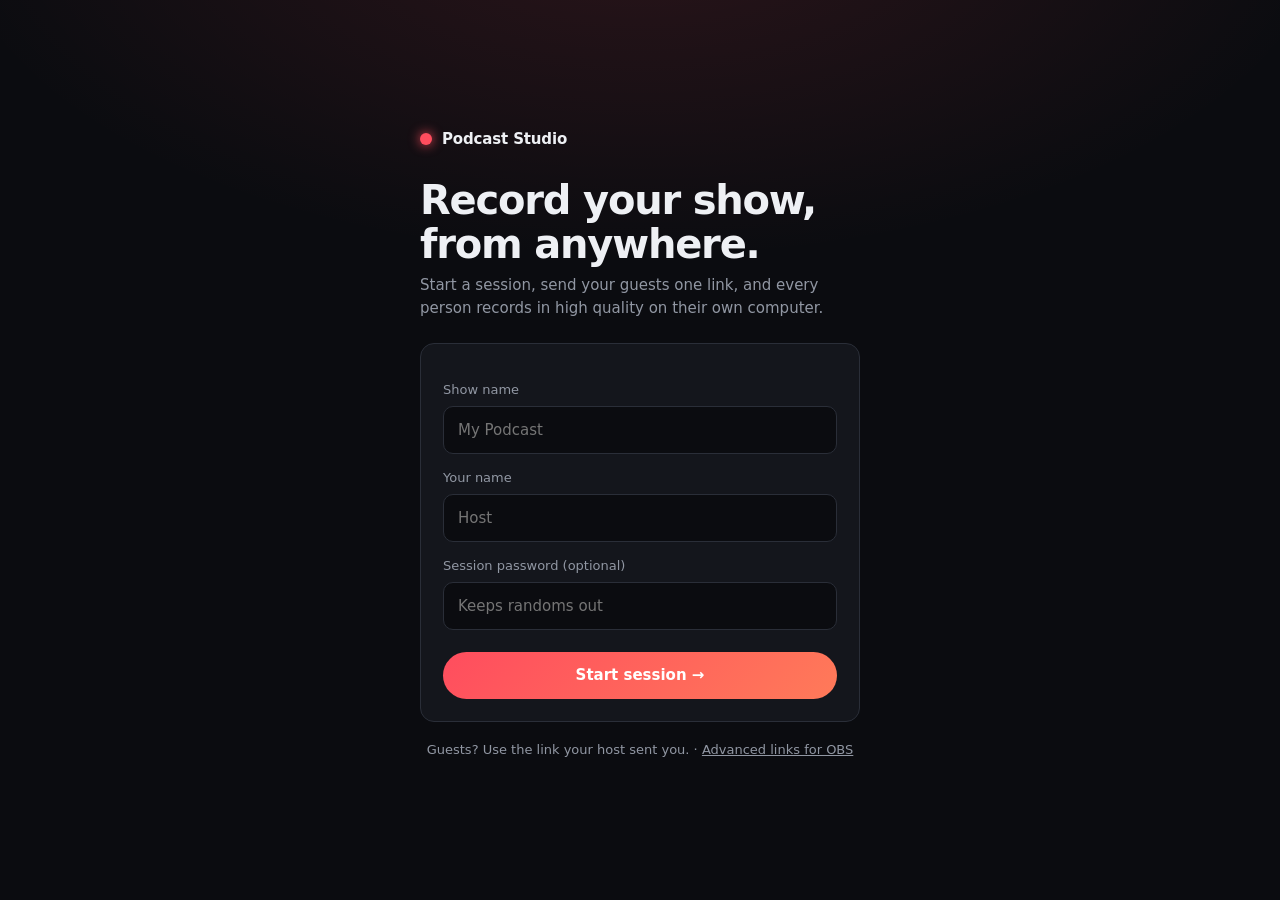
==== site/studio.html @ 26093c5e "Branded studio UI: green room, custom controls, host-triggered recording Embeds self-hosted VDO.Ninj" ====
<!doctype html>
<html lang="en">
<head>
<meta charset="utf-8">
<meta name="viewport" content="width=device-width, initial-scale=1">
<title>Podcast Studio</title>
<link rel="stylesheet" href="style.css">
</head>
<body>

<!-- Green room: check camera/mic before joining -->
<main class="green" id="greenRoom">
  <div class="wrap">
    <div class="preview">
      <video id="preview" autoplay muted playsinline></video>
      <div class="off" id="previewOff">Allow camera &amp; microphone access to continue</div>
      <div class="meter"><i id="meter"></i></div>
    </div>
    <form id="joinForm">
      <div class="logo"><span class="dot"></span> <span id="showName">Podcast Studio</span></div>
      <h2 id="greeting" style="margin-top:18px">You're invited</h2>
      <p class="sub">Check how you look and sound, then join.</p>
      <label class="field"><span>Your name</span><input id="name" required></label>
      <label class="field"><span>Camera</span><select id="cam"></select></label>
      <label class="field"><span>Microphone</span><select id="mic"></select></label>
      <button class="btn" id="joinBtn">Join studio</button>
      <p class="tip">🎧 Wear headphones, and use Chrome or Edge for the best recording.</p>
    </form>
  </div>
</main>

<!-- Studio -->
<div class="studio" id="studio" hidden>
  <header class="topbar">
    <div class="title">
      <div class="logo"><span class="dot"></span></div>
      <span class="show" id="topShow"></span>
      <span class="pill" id="people">1 in studio</span>
      <span class="pill rec" id="recPill" hidden>REC 00:00</span>
    </div>
    <button class="btn ghost" id="inviteBtn" hidden>🔗 Invite guests</button>
  </header>
  <section class="stage"><iframe id="vdo" allow="camera;microphone;autoplay;fullscreen;display-capture;clipboard-write"></iframe></section>
  <footer class="controls">
    <button class="ctl" id="micBtn" title="Mute / unmute">🎙️</button>
    <button class="ctl" id="camBtn" title="Camera on / off">📷</button>
    <button class="ctl hide-sm" id="setBtn" title="Audio / video settings">⚙️</button>
    <span class="sep" id="recSep" hidden></span>
    <button class="recbtn" id="recBtn" hidden>Record</button>
    <span class="sep"></span>
    <button class="ctl leave" id="leaveBtn" title="Leave">📞</button>
  </footer>
</div>

<main class="done" id="done" hidden>
  <div>
    <div class="logo" style="justify-content:center"><span class="dot"></span> Podcast Studio</div>
    <h2>Thanks for joining!</h2>
    <p id="doneMsg">If a recording was made on your computer, it's in your Downloads folder (a .webm file). Please send it to your host.</p>
  </div>
</main>

<div class="toast" id="toast"></div>
<script src="studio.js"></script>
</body>
</html>
---- site/style.css ----
[hidden] { display: none !important; }
:root {
  --bg: #0b0c10;
  --panel: #14161c;
  --panel-2: #1c1f27;
  --line: #2a2e38;
  --fg: #eef0f4;
  --mut: #9197a3;
  --acc: #ff4d5e;
  --acc-2: #ff7a59;
  --ok: #30d67b;
  --radius: 14px;
}
* { box-sizing: border-box; }
html, body { height: 100%; }
body {
  margin: 0; background: var(--bg); color: var(--fg);
  font: 15px/1.5 "Inter", system-ui, -apple-system, Segoe UI, sans-serif;
  -webkit-font-smoothing: antialiased;
}
a { color: inherit; }
button, input, select, textarea { font: inherit; color: inherit; }

.btn {
  display: inline-flex; align-items: center; justify-content: center; gap: 8px;
  border: 0; border-radius: 999px; padding: 12px 22px; cursor: pointer;
  background: linear-gradient(135deg, var(--acc), var(--acc-2)); color: #fff; font-weight: 600;
  transition: transform .1s, filter .2s;
}
.btn:hover { filter: brightness(1.08); }
.btn:active { transform: scale(.97); }
.btn.ghost { background: var(--panel-2); border: 1px solid var(--line); }
.btn:disabled { opacity: .5; cursor: default; }

.field { display: block; margin: 14px 0; }
.field span { display: block; font-size: 13px; color: var(--mut); margin-bottom: 6px; }
.field input, .field select, .field textarea {
  width: 100%; padding: 12px 14px; border-radius: 10px;
  background: var(--bg); border: 1px solid var(--line); outline: none;
}
.field input:focus, .field select:focus { border-color: var(--acc); }

.logo { display: flex; align-items: center; gap: 10px; font-weight: 700; letter-spacing: -.01em; }
.logo .dot { width: 12px; height: 12px; border-radius: 50%; background: var(--acc); box-shadow: 0 0 12px var(--acc); }

/* ---------- landing ---------- */
.landing { min-height: 100%; display: grid; place-items: center; padding: 24px 16px;
  background: radial-gradient(1000px 500px at 50% -10%, #ff4d5e22, transparent 70%); }
.landing .box { width: 100%; max-width: 440px; }
.landing h1 { font-size: 40px; line-height: 1.1; letter-spacing: -.03em; margin: 28px 0 8px; }
.landing p.lead { color: var(--mut); margin: 0 0 24px; }
.card { background: var(--panel); border: 1px solid var(--line); border-radius: var(--radius); padding: 22px; }
.landing .btn { width: 100%; margin-top: 8px; }
.foot { margin-top: 18px; font-size: 13px; color: var(--mut); text-align: center; }

/* ---------- green room ---------- */
.green { min-height: 100%; display: grid; place-items: center; padding: 24px 16px; }
.green .wrap { width: 100%; max-width: 900px; display: grid; grid-template-columns: 1.4fr 1fr; gap: 24px; align-items: center; }
.preview { position: relative; aspect-ratio: 16/9; background: #000; border-radius: var(--radius); overflow: hidden; border: 1px solid var(--line); }
.preview video { width: 100%; height: 100%; object-fit: cover; transform: scaleX(-1); }
.preview .meter { position: absolute; left: 14px; bottom: 14px; right: 14px; height: 6px; border-radius: 3px; background: #ffffff22; }
.preview .meter i { display: block; height: 100%; width: 0; border-radius: 3px; background: var(--ok); transition: width .08s; }
.preview .off { position: absolute; inset: 0; display: grid; place-items: center; color: var(--mut); }
.green h2 { margin: 0 0 4px; font-size: 26px; letter-spacing: -.02em; }
.green .sub { color: var(--mut); margin: 0 0 8px; }
.green .btn { width: 100%; margin-top: 10px; }
.tip { font-size: 13px; color: var(--mut); margin-top: 12px; }
@media (max-width: 760px) { .green .wrap { grid-template-columns: 1fr; } }

/* ---------- studio ---------- */
.studio { height: 100%; display: grid; grid-template-rows: 60px 1fr 84px; }
.topbar { display: flex; align-items: center; justify-content: space-between; padding: 0 20px; border-bottom: 1px solid var(--line); background: var(--panel); gap: 12px; }
.topbar .title { display: flex; align-items: center; gap: 14px; min-width: 0; }
.topbar .show { color: var(--mut); white-space: nowrap; overflow: hidden; text-overflow: ellipsis; }
.pill { display: inline-flex; align-items: center; gap: 8px; padding: 6px 12px; border-radius: 999px; background: var(--panel-2); border: 1px solid var(--line); font-size: 13px; white-space: nowrap; }
.pill.rec { background: #ff4d5e22; border-color: var(--acc); color: #ffb3ba; }
.pill.rec::before { content: ""; width: 8px; height: 8px; border-radius: 50%; background: var(--acc); animation: blink 1s infinite; }
@keyframes blink { 50% { opacity: .2; } }
.stage { position: relative; padding: 16px; min-height: 0; }
.stage iframe { width: 100%; height: 100%; border: 0; border-radius: var(--radius); background: var(--panel); }
.controls { display: flex; align-items: center; justify-content: center; gap: 12px; border-top: 1px solid var(--line); background: var(--panel); padding: 0 16px; }
.ctl { width: 52px; height: 52px; border-radius: 50%; border: 1px solid var(--line); background: var(--panel-2); cursor: pointer; display: grid; place-items: center; font-size: 20px; transition: background .2s; }
.ctl:hover { background: #262a34; }
.ctl.off { background: #3a1c21; border-color: #7a2a33; }
.ctl.leave { background: #c9303f; border-color: #c9303f; }
.recbtn { height: 52px; padding: 0 22px; border-radius: 999px; border: 0; cursor: pointer; font-weight: 600; background: var(--acc); color: #fff; display: inline-flex; align-items: center; gap: 10px; }
.recbtn::before { content: ""; width: 12px; height: 12px; border-radius: 50%; background: #fff; }
.recbtn.on::before { border-radius: 2px; }
.sep { width: 1px; height: 32px; background: var(--line); margin: 0 6px; }
.toast { position: fixed; left: 50%; bottom: 100px; transform: translateX(-50%); background: var(--panel-2); border: 1px solid var(--line); padding: 10px 16px; border-radius: 10px; opacity: 0; transition: opacity .2s; pointer-events: none; }
.toast.show { opacity: 1; }
@media (max-width: 600px) { .topbar .show, .hide-sm { display: none; } .ctl { width: 46px; height: 46px; } }

/* ---------- thanks ---------- */
.done { min-height: 100%; display: grid; place-items: center; text-align: center; padding: 24px 16px; }
.done p { color: var(--mut); max-width: 420px; }
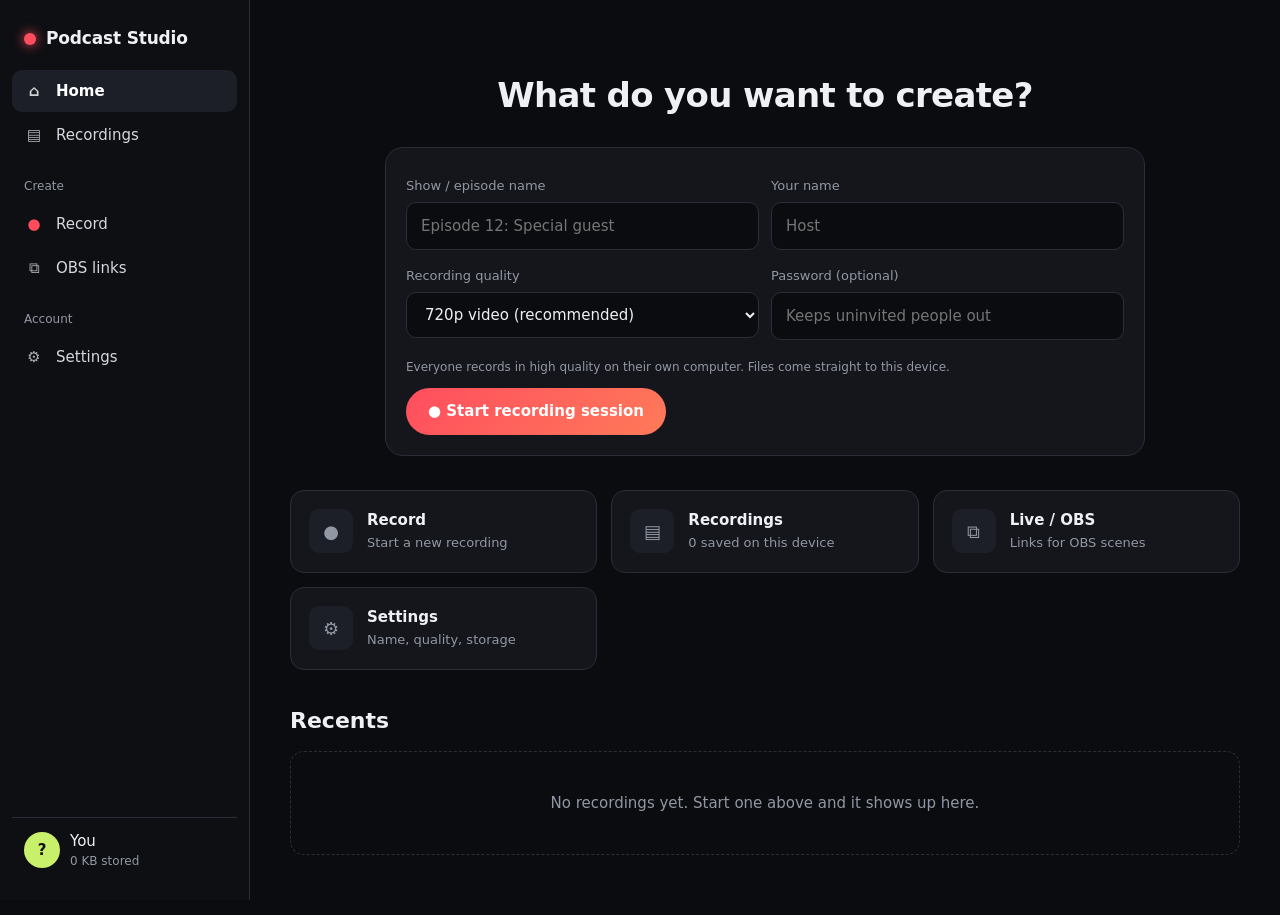
==== commit fdcc022f: "Dashboard + local library; guest recordings stream to host (no downloads) - Riverside-style dashboar" ====
--- a/site/studio.html
+++ b/site/studio.html
@@ -37,6 +37,7 @@
       <span class="show" id="topShow"></span>
       <span class="pill" id="people">1 in studio</span>
       <span class="pill rec" id="recPill" hidden>REC 00:00</span>
+      <span class="pill" id="xferPill" hidden></span>
     </div>
     <button class="btn ghost" id="inviteBtn" hidden>🔗 Invite guests</button>
   </header>
@@ -56,11 +57,13 @@
   <div>
     <div class="logo" style="justify-content:center"><span class="dot"></span> Podcast Studio</div>
     <h2>Thanks for joining!</h2>
-    <p id="doneMsg">If a recording was made on your computer, it's in your Downloads folder (a .webm file). Please send it to your host.</p>
+    <p id="doneMsg">Thanks for joining!</p>
+    <ul id="doneList" class="donelist"></ul>
+    <a class="btn" id="openLib" hidden href="./">Open recording →</a>
   </div>
 </main>
 
 <div class="toast" id="toast"></div>
-<script src="studio.js"></script>
+<script type="module" src="studio.js"></script>
 </body>
 </html>
--- a/site/style.css
+++ b/site/style.css
@@ -94,3 +94,4 @@
 /* ---------- thanks ---------- */
 .done { min-height: 100%; display: grid; place-items: center; text-align: center; padding: 24px 16px; }
 .done p { color: var(--mut); max-width: 420px; }
+.donelist { list-style: none; padding: 0; color: var(--mut); } .donelist li { margin: 6px 0; }
